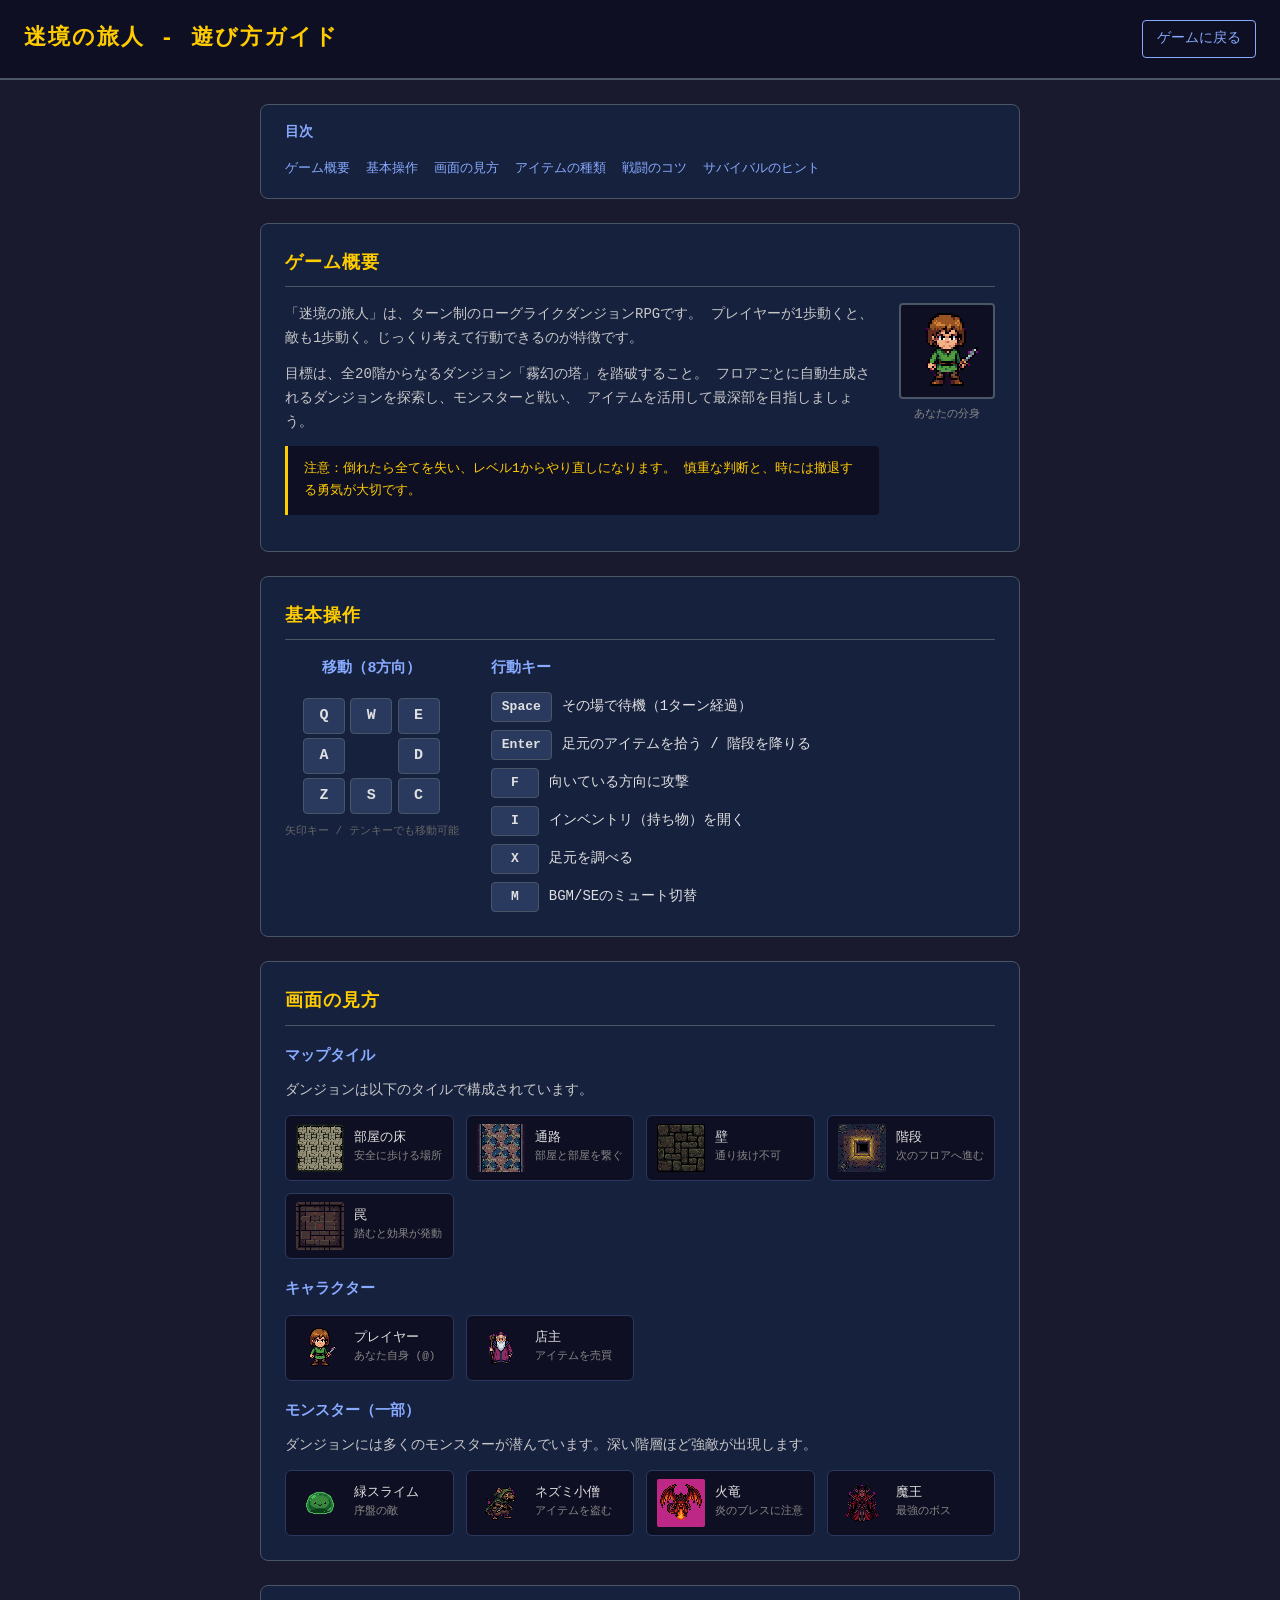
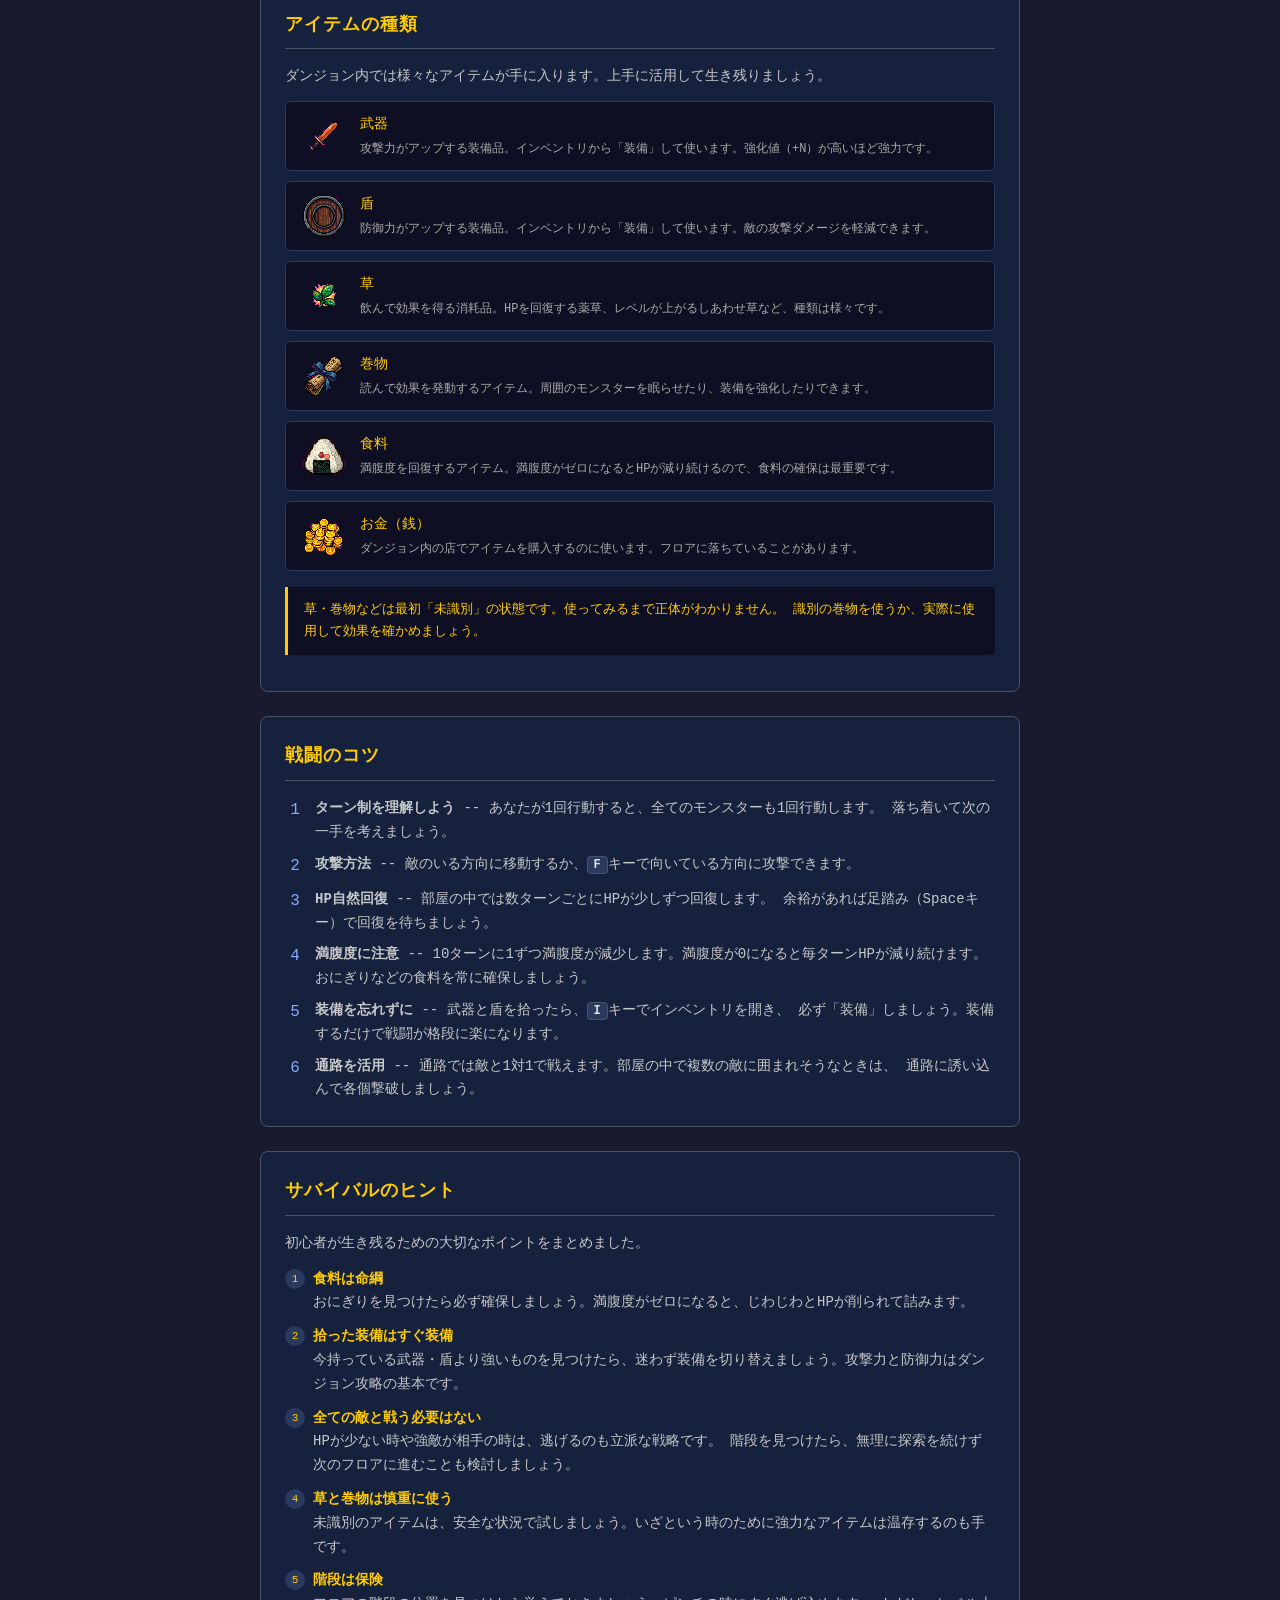
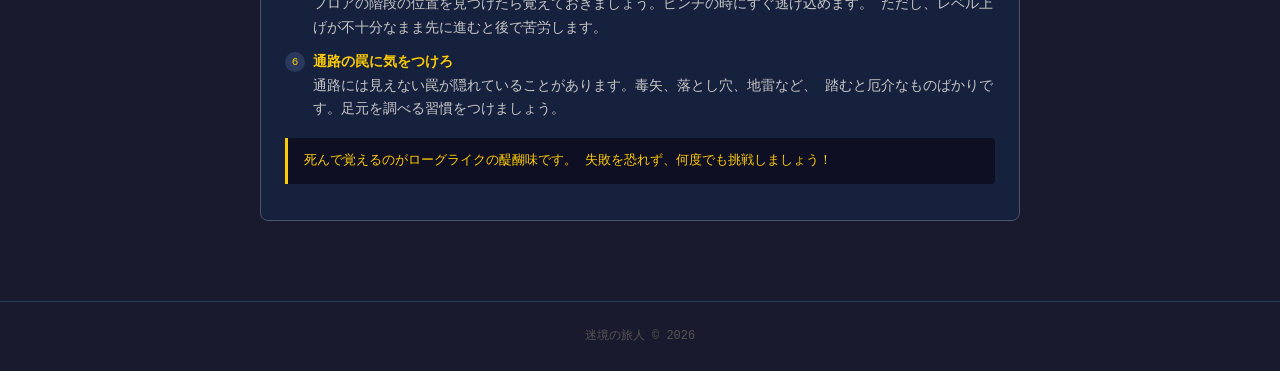
==== guide.html @ 158b6160 "feat: 遊び方ガイドページを追加し通路の明るさを調整 - guide.html: 初心者向けの遊び方ガイドを画像付きで作成 - サイドパネルにガイドページへのリンクを追加 - 通路タイルの明るさを" ====
<!DOCTYPE html>
<html lang="ja">
<head>
  <meta charset="UTF-8">
  <meta name="viewport" content="width=device-width, initial-scale=1.0">
  <title>迷境の旅人 - 遊び方ガイド</title>
  <style>
    * {
      margin: 0;
      padding: 0;
      box-sizing: border-box;
    }

    body {
      background-color: #1a1a2e;
      color: #e0e0e0;
      font-family: 'MS Gothic', 'Courier New', monospace;
      line-height: 1.7;
      overflow-x: hidden;
    }

    /* ヘッダー */
    .guide-header {
      background-color: #0f0f23;
      border-bottom: 2px solid #4a5568;
      padding: 20px 24px;
      display: flex;
      justify-content: space-between;
      align-items: center;
      position: sticky;
      top: 0;
      z-index: 100;
    }

    .guide-header h1 {
      color: #ffcc00;
      font-size: 22px;
      letter-spacing: 2px;
    }

    .back-link {
      color: #88aaff;
      text-decoration: none;
      font-size: 14px;
      border: 1px solid #88aaff;
      padding: 6px 14px;
      border-radius: 4px;
      transition: background-color 0.2s, color 0.2s;
    }

    .back-link:hover {
      background-color: #88aaff;
      color: #0f0f23;
    }

    /* メインコンテンツ */
    .guide-content {
      max-width: 800px;
      margin: 0 auto;
      padding: 24px 20px 48px;
    }

    /* セクション */
    .guide-section {
      background-color: #16213e;
      border: 1px solid #4a5568;
      border-radius: 8px;
      padding: 24px;
      margin-bottom: 24px;
    }

    .guide-section h2 {
      color: #ffcc00;
      font-size: 18px;
      margin-bottom: 16px;
      padding-bottom: 8px;
      border-bottom: 1px solid #4a5568;
      letter-spacing: 1px;
    }

    .guide-section h3 {
      color: #88aaff;
      font-size: 15px;
      margin-top: 18px;
      margin-bottom: 10px;
    }

    .guide-section p {
      margin-bottom: 12px;
      color: #c8c8c8;
      font-size: 14px;
    }

    .guide-section ul {
      margin-left: 20px;
      margin-bottom: 12px;
    }

    .guide-section li {
      margin-bottom: 6px;
      color: #c8c8c8;
      font-size: 14px;
    }

    /* 概要セクションのレイアウト */
    .overview-layout {
      display: flex;
      gap: 20px;
      align-items: flex-start;
    }

    .overview-text {
      flex: 1;
    }

    .overview-image {
      flex-shrink: 0;
      display: flex;
      flex-direction: column;
      align-items: center;
      gap: 6px;
    }

    .overview-image img {
      width: 96px;
      height: 96px;
      image-rendering: pixelated;
      border: 2px solid #4a5568;
      border-radius: 4px;
      background-color: #0f0f23;
    }

    .overview-image span {
      font-size: 11px;
      color: #888;
    }

    /* ハイライトボックス */
    .highlight-box {
      background-color: #0f0f23;
      border-left: 3px solid #ffcc00;
      padding: 12px 16px;
      border-radius: 0 4px 4px 0;
      margin: 12px 0;
    }

    .highlight-box p {
      margin-bottom: 0;
      color: #ffcc00;
      font-size: 13px;
    }

    /* 操作グリッド */
    .controls-area {
      display: flex;
      gap: 32px;
      align-items: flex-start;
      flex-wrap: wrap;
    }

    .movement-controls {
      display: flex;
      flex-direction: column;
      align-items: center;
      gap: 6px;
    }

    .controls-grid {
      display: grid;
      grid-template-columns: repeat(3, 1fr);
      gap: 4px;
      width: 138px;
    }

    .key {
      display: flex;
      align-items: center;
      justify-content: center;
      width: 42px;
      height: 36px;
      background-color: #2a3a5e;
      border: 1px solid #4a5568;
      border-radius: 4px;
      color: #e0e0e0;
      font-size: 15px;
      font-weight: bold;
    }

    .key-blank {
      width: 42px;
      height: 36px;
    }

    .controls-sublabel {
      font-size: 11px;
      color: #666;
      text-align: center;
      margin-top: 2px;
    }

    /* アクションキー一覧 */
    .action-keys {
      flex: 1;
      min-width: 240px;
    }

    .action-keys-list {
      display: flex;
      flex-direction: column;
      gap: 8px;
    }

    .action-key-item {
      display: flex;
      align-items: center;
      gap: 10px;
      font-size: 14px;
    }

    .key-inline {
      display: inline-flex;
      align-items: center;
      justify-content: center;
      background-color: #2a3a5e;
      border: 1px solid #4a5568;
      border-radius: 4px;
      padding: 3px 10px;
      color: #e0e0e0;
      font-size: 13px;
      min-width: 48px;
      text-align: center;
      font-weight: bold;
      flex-shrink: 0;
    }

    /* タイル/アイテム/モンスター ギャラリー */
    .sprite-gallery {
      display: grid;
      grid-template-columns: repeat(auto-fill, minmax(140px, 1fr));
      gap: 12px;
      margin-top: 12px;
    }

    .sprite-card {
      display: flex;
      align-items: center;
      gap: 10px;
      background-color: #0f0f23;
      padding: 8px 10px;
      border-radius: 6px;
      border: 1px solid #2a3a5e;
    }

    .sprite-card img {
      width: 48px;
      height: 48px;
      image-rendering: pixelated;
      flex-shrink: 0;
      border-radius: 2px;
    }

    .sprite-card .sprite-label {
      font-size: 13px;
      color: #e0e0e0;
      line-height: 1.3;
    }

    .sprite-card .sprite-sub {
      font-size: 11px;
      color: #888;
    }

    /* アイテム説明付きギャラリー */
    .item-gallery {
      display: flex;
      flex-direction: column;
      gap: 10px;
      margin-top: 12px;
    }

    .item-row {
      display: flex;
      align-items: center;
      gap: 12px;
      background-color: #0f0f23;
      padding: 10px 14px;
      border-radius: 6px;
      border: 1px solid #2a3a5e;
    }

    .item-row img {
      width: 48px;
      height: 48px;
      image-rendering: pixelated;
      flex-shrink: 0;
      border-radius: 2px;
    }

    .item-info {
      flex: 1;
    }

    .item-name {
      font-size: 14px;
      color: #ffcc00;
      margin-bottom: 2px;
    }

    .item-desc {
      font-size: 12px;
      color: #aaa;
    }

    /* ヒントリスト */
    .tips-list {
      list-style: none;
      margin-left: 0;
      counter-reset: tip-counter;
    }

    .tips-list li {
      position: relative;
      padding-left: 28px;
      margin-bottom: 10px;
    }

    .tips-list li::before {
      content: counter(tip-counter);
      counter-increment: tip-counter;
      position: absolute;
      left: 0;
      top: 1px;
      width: 20px;
      height: 20px;
      background-color: #2a3a5e;
      border-radius: 50%;
      display: flex;
      align-items: center;
      justify-content: center;
      font-size: 11px;
      color: #ffcc00;
      line-height: 20px;
      text-align: center;
    }

    /* 戦闘のコツ */
    .combat-tips {
      display: flex;
      flex-direction: column;
      gap: 8px;
    }

    .combat-tip {
      display: flex;
      align-items: flex-start;
      gap: 10px;
      font-size: 14px;
      color: #c8c8c8;
    }

    .combat-tip .tip-icon {
      color: #88aaff;
      font-size: 16px;
      flex-shrink: 0;
      width: 20px;
      text-align: center;
    }

    /* フッター */
    .guide-footer {
      text-align: center;
      padding: 24px;
      color: #555;
      font-size: 12px;
      border-top: 1px solid #2a3a5e;
      margin-top: 8px;
    }

    /* ナビゲーション（目次） */
    .guide-nav {
      background-color: #16213e;
      border: 1px solid #4a5568;
      border-radius: 8px;
      padding: 16px 24px;
      margin-bottom: 24px;
    }

    .guide-nav h3 {
      color: #88aaff;
      font-size: 14px;
      margin-bottom: 10px;
    }

    .guide-nav ul {
      list-style: none;
      display: flex;
      flex-wrap: wrap;
      gap: 8px 16px;
    }

    .guide-nav a {
      color: #88aaff;
      text-decoration: none;
      font-size: 13px;
      transition: color 0.2s;
    }

    .guide-nav a:hover {
      color: #ffcc00;
    }

    /* レスポンシブ */
    @media (max-width: 600px) {
      .guide-header {
        flex-direction: column;
        gap: 10px;
        text-align: center;
      }

      .guide-header h1 {
        font-size: 18px;
      }

      .overview-layout {
        flex-direction: column;
        align-items: center;
      }

      .controls-area {
        flex-direction: column;
        align-items: center;
      }

      .sprite-gallery {
        grid-template-columns: 1fr 1fr;
      }

      .guide-nav ul {
        flex-direction: column;
        gap: 6px;
      }
    }
  </style>
</head>
<body>

  <!-- ヘッダー -->
  <header class="guide-header">
    <h1>迷境の旅人 - 遊び方ガイド</h1>
    <a href="index.html" class="back-link">ゲームに戻る</a>
  </header>

  <main class="guide-content">

    <!-- 目次 -->
    <nav class="guide-nav">
      <h3>目次</h3>
      <ul>
        <li><a href="#overview">ゲーム概要</a></li>
        <li><a href="#controls">基本操作</a></li>
        <li><a href="#screen">画面の見方</a></li>
        <li><a href="#items">アイテムの種類</a></li>
        <li><a href="#combat">戦闘のコツ</a></li>
        <li><a href="#tips">サバイバルのヒント</a></li>
      </ul>
    </nav>

    <!-- ゲーム概要 -->
    <section id="overview" class="guide-section">
      <h2>ゲーム概要</h2>
      <div class="overview-layout">
        <div class="overview-text">
          <p>
            「迷境の旅人」は、ターン制のローグライクダンジョンRPGです。
            プレイヤーが1歩動くと、敵も1歩動く。じっくり考えて行動できるのが特徴です。
          </p>
          <p>
            目標は、全20階からなるダンジョン「霧幻の塔」を踏破すること。
            フロアごとに自動生成されるダンジョンを探索し、モンスターと戦い、
            アイテムを活用して最深部を目指しましょう。
          </p>
          <div class="highlight-box">
            <p>
              注意：倒れたら全てを失い、レベル1からやり直しになります。
              慎重な判断と、時には撤退する勇気が大切です。
            </p>
          </div>
        </div>
        <div class="overview-image">
          <img src="assets/characters/player.png" alt="プレイヤー">
          <span>あなたの分身</span>
        </div>
      </div>
    </section>

    <!-- 基本操作 -->
    <section id="controls" class="guide-section">
      <h2>基本操作</h2>
      <div class="controls-area">
        <div class="movement-controls">
          <h3 style="margin-top: 0;">移動（8方向）</h3>
          <div class="controls-grid">
            <span class="key">Q</span>
            <span class="key">W</span>
            <span class="key">E</span>
            <span class="key">A</span>
            <span class="key-blank"></span>
            <span class="key">D</span>
            <span class="key">Z</span>
            <span class="key">S</span>
            <span class="key">C</span>
          </div>
          <div class="controls-sublabel">矢印キー / テンキーでも移動可能</div>
        </div>

        <div class="action-keys">
          <h3 style="margin-top: 0;">行動キー</h3>
          <div class="action-keys-list">
            <div class="action-key-item">
              <span class="key-inline">Space</span>
              <span>その場で待機（1ターン経過）</span>
            </div>
            <div class="action-key-item">
              <span class="key-inline">Enter</span>
              <span>足元のアイテムを拾う / 階段を降りる</span>
            </div>
            <div class="action-key-item">
              <span class="key-inline">F</span>
              <span>向いている方向に攻撃</span>
            </div>
            <div class="action-key-item">
              <span class="key-inline">I</span>
              <span>インベントリ（持ち物）を開く</span>
            </div>
            <div class="action-key-item">
              <span class="key-inline">X</span>
              <span>足元を調べる</span>
            </div>
            <div class="action-key-item">
              <span class="key-inline">M</span>
              <span>BGM/SEのミュート切替</span>
            </div>
          </div>
        </div>
      </div>
    </section>

    <!-- 画面の見方 -->
    <section id="screen" class="guide-section">
      <h2>画面の見方</h2>

      <h3>マップタイル</h3>
      <p>ダンジョンは以下のタイルで構成されています。</p>
      <div class="sprite-gallery">
        <div class="sprite-card">
          <img src="assets/tiles/floor.png" alt="部屋の床">
          <div>
            <div class="sprite-label">部屋の床</div>
            <div class="sprite-sub">安全に歩ける場所</div>
          </div>
        </div>
        <div class="sprite-card">
          <img src="assets/tiles/corridor.png" alt="通路">
          <div>
            <div class="sprite-label">通路</div>
            <div class="sprite-sub">部屋と部屋を繋ぐ</div>
          </div>
        </div>
        <div class="sprite-card">
          <img src="assets/tiles/wall.png" alt="壁">
          <div>
            <div class="sprite-label">壁</div>
            <div class="sprite-sub">通り抜け不可</div>
          </div>
        </div>
        <div class="sprite-card">
          <img src="assets/tiles/stairs.png" alt="階段">
          <div>
            <div class="sprite-label">階段</div>
            <div class="sprite-sub">次のフロアへ進む</div>
          </div>
        </div>
        <div class="sprite-card">
          <img src="assets/tiles/trap.png" alt="罠">
          <div>
            <div class="sprite-label">罠</div>
            <div class="sprite-sub">踏むと効果が発動</div>
          </div>
        </div>
      </div>

      <h3>キャラクター</h3>
      <div class="sprite-gallery">
        <div class="sprite-card">
          <img src="assets/characters/player.png" alt="プレイヤー">
          <div>
            <div class="sprite-label">プレイヤー</div>
            <div class="sprite-sub">あなた自身 (@)</div>
          </div>
        </div>
        <div class="sprite-card">
          <img src="assets/characters/shopkeeper.png" alt="店主">
          <div>
            <div class="sprite-label">店主</div>
            <div class="sprite-sub">アイテムを売買</div>
          </div>
        </div>
      </div>

      <h3>モンスター（一部）</h3>
      <p>ダンジョンには多くのモンスターが潜んでいます。深い階層ほど強敵が出現します。</p>
      <div class="sprite-gallery">
        <div class="sprite-card">
          <img src="assets/monsters/green_slime.png" alt="緑スライム">
          <div>
            <div class="sprite-label">緑スライム</div>
            <div class="sprite-sub">序盤の敵</div>
          </div>
        </div>
        <div class="sprite-card">
          <img src="assets/monsters/rat.png" alt="ネズミ小僧">
          <div>
            <div class="sprite-label">ネズミ小僧</div>
            <div class="sprite-sub">アイテムを盗む</div>
          </div>
        </div>
        <div class="sprite-card">
          <img src="assets/monsters/fire_dragon.png" alt="火竜">
          <div>
            <div class="sprite-label">火竜</div>
            <div class="sprite-sub">炎のブレスに注意</div>
          </div>
        </div>
        <div class="sprite-card">
          <img src="assets/monsters/demon_king.png" alt="魔王">
          <div>
            <div class="sprite-label">魔王</div>
            <div class="sprite-sub">最強のボス</div>
          </div>
        </div>
      </div>
    </section>

    <!-- アイテムの種類 -->
    <section id="items" class="guide-section">
      <h2>アイテムの種類</h2>
      <p>ダンジョン内では様々なアイテムが手に入ります。上手に活用して生き残りましょう。</p>

      <div class="item-gallery">
        <div class="item-row">
          <img src="assets/items/weapon.png" alt="武器">
          <div class="item-info">
            <div class="item-name">武器</div>
            <div class="item-desc">攻撃力がアップする装備品。インベントリから「装備」して使います。強化値（+N）が高いほど強力です。</div>
          </div>
        </div>
        <div class="item-row">
          <img src="assets/items/shield.png" alt="盾">
          <div class="item-info">
            <div class="item-name">盾</div>
            <div class="item-desc">防御力がアップする装備品。インベントリから「装備」して使います。敵の攻撃ダメージを軽減できます。</div>
          </div>
        </div>
        <div class="item-row">
          <img src="assets/items/grass.png" alt="草">
          <div class="item-info">
            <div class="item-name">草</div>
            <div class="item-desc">飲んで効果を得る消耗品。HPを回復する薬草、レベルが上がるしあわせ草など、種類は様々です。</div>
          </div>
        </div>
        <div class="item-row">
          <img src="assets/items/scroll.png" alt="巻物">
          <div class="item-info">
            <div class="item-name">巻物</div>
            <div class="item-desc">読んで効果を発動するアイテム。周囲のモンスターを眠らせたり、装備を強化したりできます。</div>
          </div>
        </div>
        <div class="item-row">
          <img src="assets/items/food.png" alt="食料">
          <div class="item-info">
            <div class="item-name">食料</div>
            <div class="item-desc">満腹度を回復するアイテム。満腹度がゼロになるとHPが減り続けるので、食料の確保は最重要です。</div>
          </div>
        </div>
        <div class="item-row">
          <img src="assets/items/gold.png" alt="お金">
          <div class="item-info">
            <div class="item-name">お金（銭）</div>
            <div class="item-desc">ダンジョン内の店でアイテムを購入するのに使います。フロアに落ちていることがあります。</div>
          </div>
        </div>
      </div>

      <div class="highlight-box" style="margin-top: 16px;">
        <p>
          草・巻物などは最初「未識別」の状態です。使ってみるまで正体がわかりません。
          識別の巻物を使うか、実際に使用して効果を確かめましょう。
        </p>
      </div>
    </section>

    <!-- 戦闘のコツ -->
    <section id="combat" class="guide-section">
      <h2>戦闘のコツ</h2>
      <div class="combat-tips">
        <div class="combat-tip">
          <span class="tip-icon">1</span>
          <span>
            <strong>ターン制を理解しよう</strong> --
            あなたが1回行動すると、全てのモンスターも1回行動します。
            落ち着いて次の一手を考えましょう。
          </span>
        </div>
        <div class="combat-tip">
          <span class="tip-icon">2</span>
          <span>
            <strong>攻撃方法</strong> --
            敵のいる方向に移動するか、<span class="key-inline" style="display: inline; padding: 1px 6px; min-width: auto; font-size: 12px;">F</span>キーで向いている方向に攻撃できます。
          </span>
        </div>
        <div class="combat-tip">
          <span class="tip-icon">3</span>
          <span>
            <strong>HP自然回復</strong> --
            部屋の中では数ターンごとにHPが少しずつ回復します。
            余裕があれば足踏み（Spaceキー）で回復を待ちましょう。
          </span>
        </div>
        <div class="combat-tip">
          <span class="tip-icon">4</span>
          <span>
            <strong>満腹度に注意</strong> --
            10ターンに1ずつ満腹度が減少します。満腹度が0になると毎ターンHPが減り続けます。
            おにぎりなどの食料を常に確保しましょう。
          </span>
        </div>
        <div class="combat-tip">
          <span class="tip-icon">5</span>
          <span>
            <strong>装備を忘れずに</strong> --
            武器と盾を拾ったら、<span class="key-inline" style="display: inline; padding: 1px 6px; min-width: auto; font-size: 12px;">I</span>キーでインベントリを開き、
            必ず「装備」しましょう。装備するだけで戦闘が格段に楽になります。
          </span>
        </div>
        <div class="combat-tip">
          <span class="tip-icon">6</span>
          <span>
            <strong>通路を活用</strong> --
            通路では敵と1対1で戦えます。部屋の中で複数の敵に囲まれそうなときは、
            通路に誘い込んで各個撃破しましょう。
          </span>
        </div>
      </div>
    </section>

    <!-- サバイバルのヒント -->
    <section id="tips" class="guide-section">
      <h2>サバイバルのヒント</h2>
      <p>初心者が生き残るための大切なポイントをまとめました。</p>

      <ol class="tips-list">
        <li>
          <strong style="color: #ffcc00;">食料は命綱</strong><br>
          おにぎりを見つけたら必ず確保しましょう。満腹度がゼロになると、じわじわとHPが削られて詰みます。
        </li>
        <li>
          <strong style="color: #ffcc00;">拾った装備はすぐ装備</strong><br>
          今持っている武器・盾より強いものを見つけたら、迷わず装備を切り替えましょう。攻撃力と防御力はダンジョン攻略の基本です。
        </li>
        <li>
          <strong style="color: #ffcc00;">全ての敵と戦う必要はない</strong><br>
          HPが少ない時や強敵が相手の時は、逃げるのも立派な戦略です。
          階段を見つけたら、無理に探索を続けず次のフロアに進むことも検討しましょう。
        </li>
        <li>
          <strong style="color: #ffcc00;">草と巻物は慎重に使う</strong><br>
          未識別のアイテムは、安全な状況で試しましょう。いざという時のために強力なアイテムは温存するのも手です。
        </li>
        <li>
          <strong style="color: #ffcc00;">階段は保険</strong><br>
          フロアの階段の位置を見つけたら覚えておきましょう。ピンチの時にすぐ逃げ込めます。
          ただし、レベル上げが不十分なまま先に進むと後で苦労します。
        </li>
        <li>
          <strong style="color: #ffcc00;">通路の罠に気をつけろ</strong><br>
          通路には見えない罠が隠れていることがあります。毒矢、落とし穴、地雷など、
          踏むと厄介なものばかりです。足元を調べる習慣をつけましょう。
        </li>
      </ol>

      <div class="highlight-box" style="margin-top: 16px;">
        <p>
          死んで覚えるのがローグライクの醍醐味です。
          失敗を恐れず、何度でも挑戦しましょう！
        </p>
      </div>
    </section>

  </main>

  <!-- フッター -->
  <footer class="guide-footer">
    迷境の旅人 &copy; 2026
  </footer>

</body>
</html>
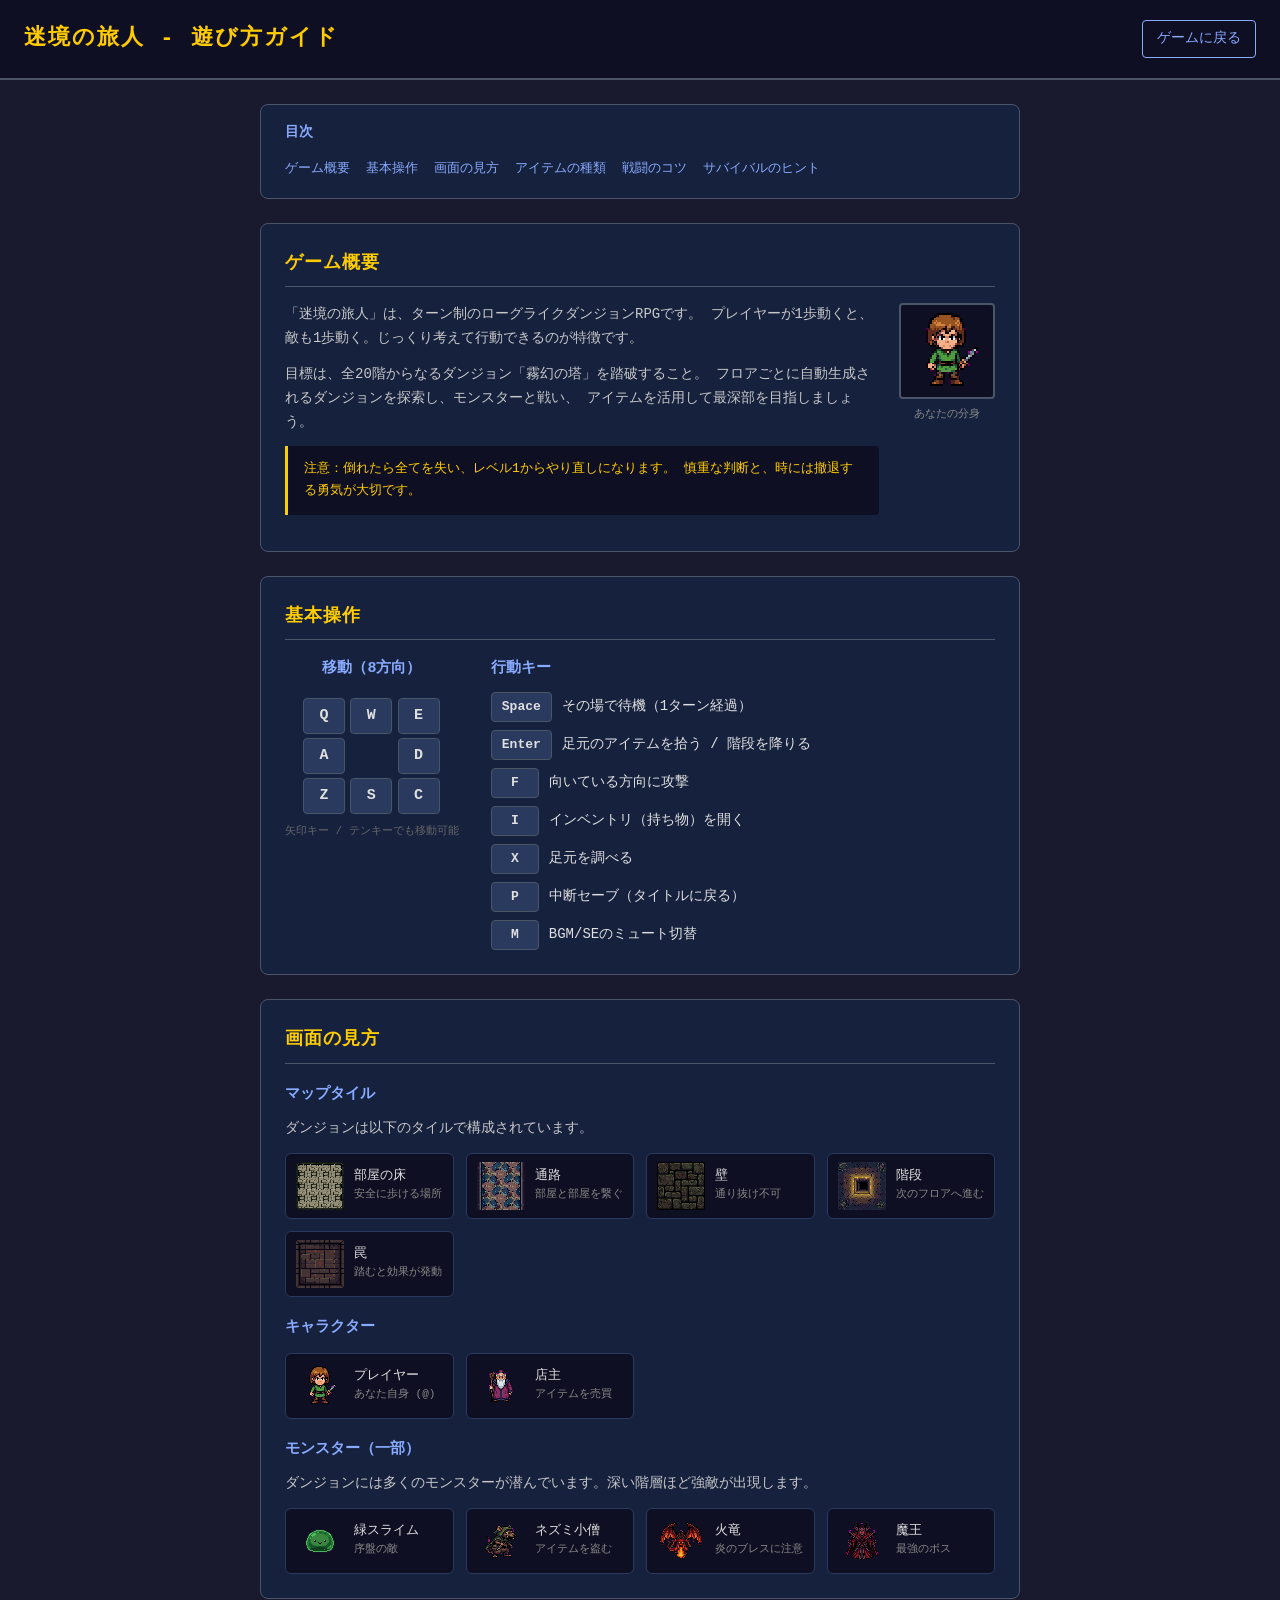
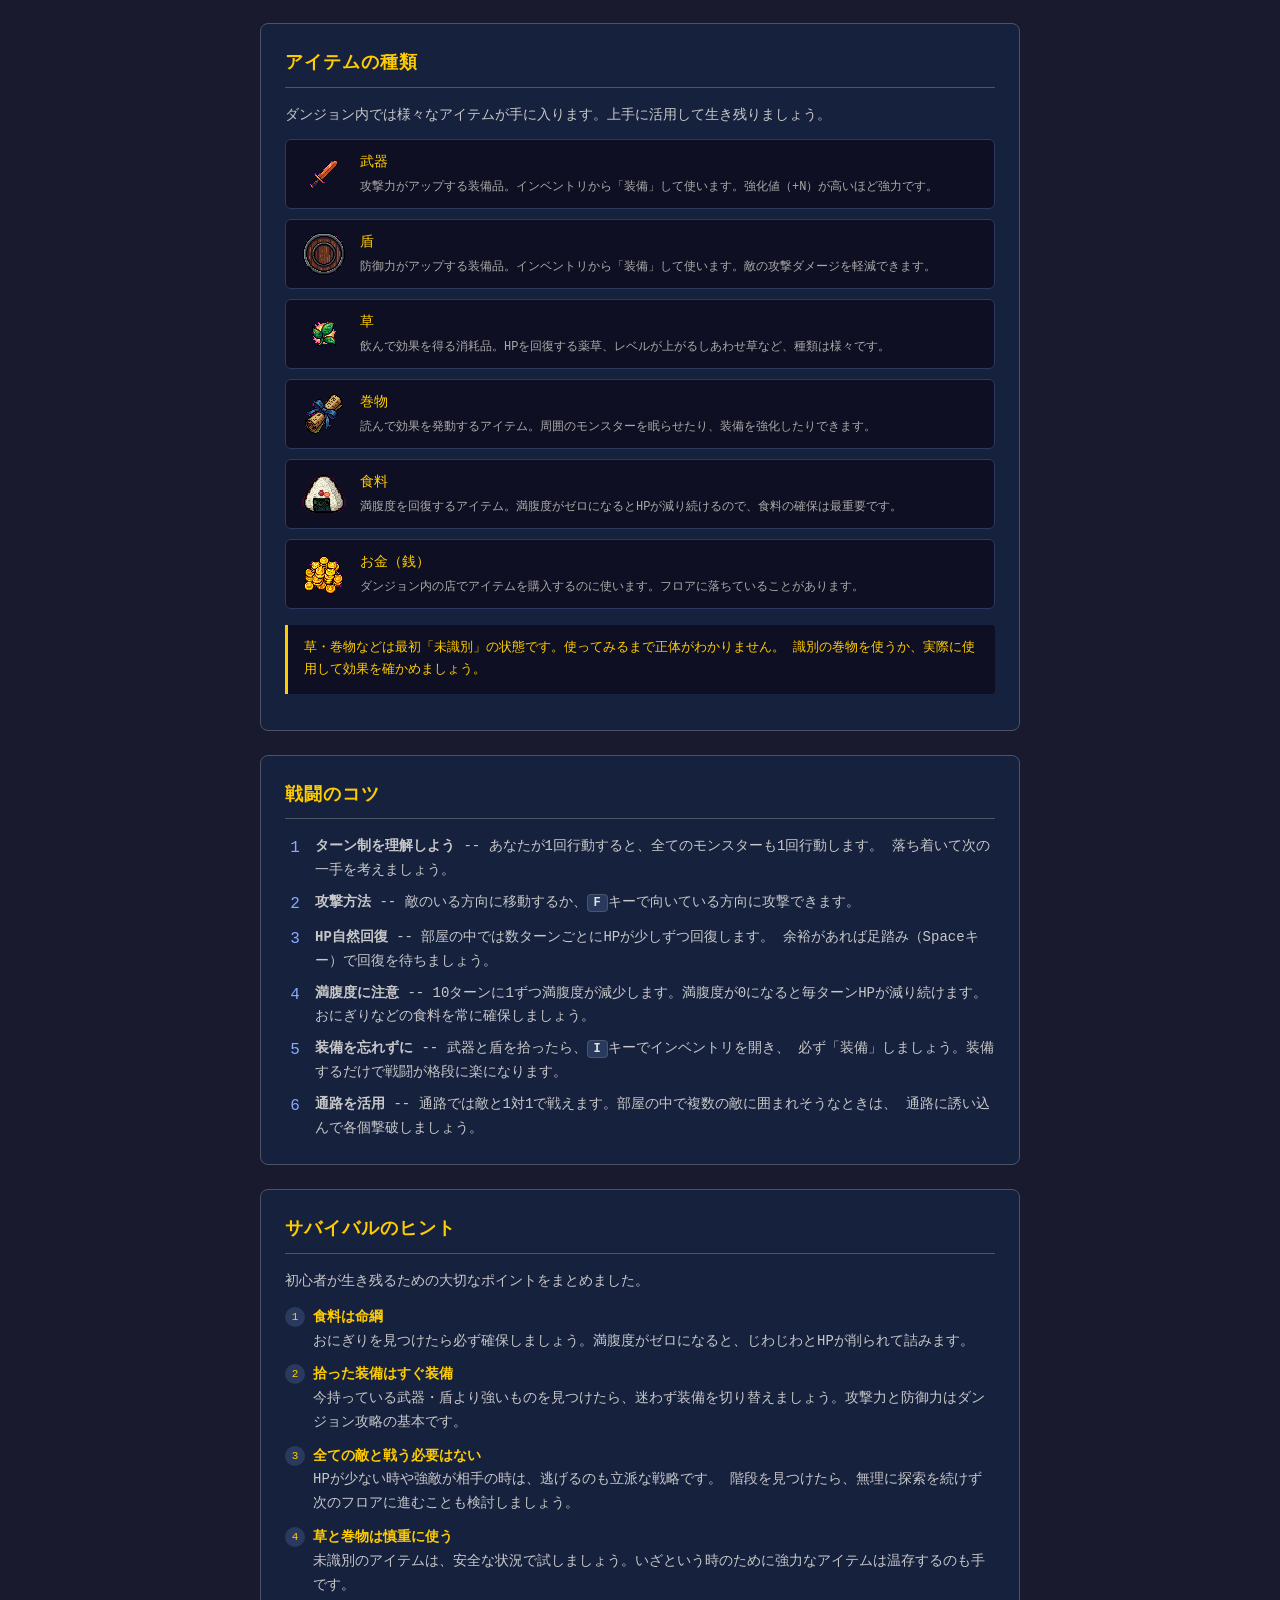
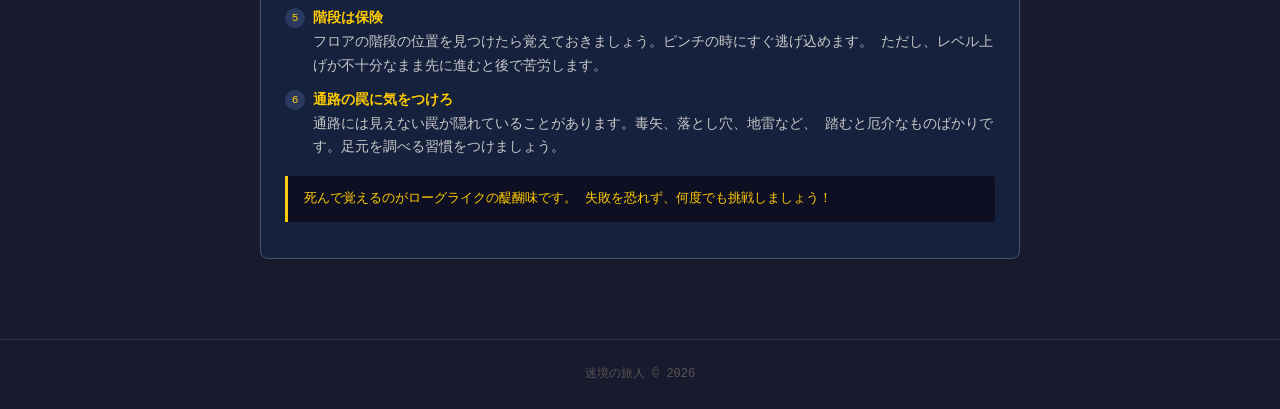
==== commit e2482556: "feat: 中断セーブ・再開機能を実装 Pキーでダンジョン中断セーブ、タイトル画面の「つづきから」で再開。 - save.js: 中断セーブのシリアライズ/デシリアライズを追加 - game.js: " ====
--- a/guide.html
+++ b/guide.html
@@ -535,6 +535,10 @@
             <div class="action-key-item">
               <span class="key-inline">X</span>
               <span>足元を調べる</span>
+            </div>
+            <div class="action-key-item">
+              <span class="key-inline">P</span>
+              <span>中断セーブ（タイトルに戻る）</span>
             </div>
             <div class="action-key-item">
               <span class="key-inline">M</span>
